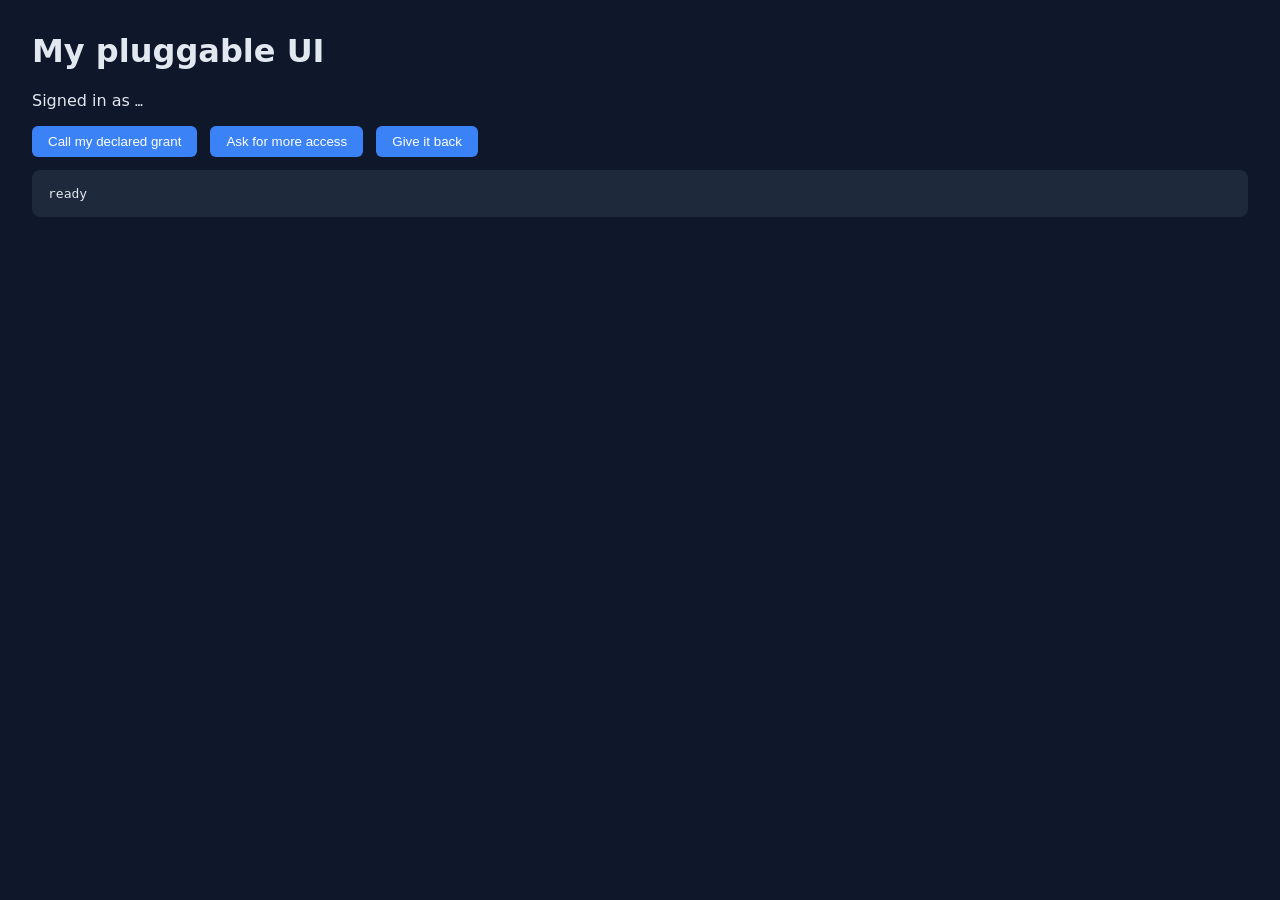
==== sdk/example/index.html @ 893a1088 "sdk: reference CLI + runtime + example, runnable straight from the repo Implements the AUIS authorin" ====
<!DOCTYPE html>
<html>
<head>
  <meta charset="utf-8" />
  <title>My pluggable UI</title>
  <style>
    body { font-family: system-ui, sans-serif; margin: 2rem; background: #0f172a; color: #e2e8f0; }
    pre { background: #1e293b; padding: 1rem; border-radius: 8px; overflow-x: auto; }
    button { padding: .5rem 1rem; border-radius: 6px; border: 0; background: #3b82f6; color: #fff; cursor: pointer; margin-right: .5rem; }
    .err { color: #f87171; }
  </style>
</head>
<body>
  <h1>My pluggable UI</h1>
  <p>Signed in as <code id="who">…</code></p>

  <!-- Files live on YOUR machine. The hub relays each request here and keeps no copy,
       so editing this file and reloading is the whole dev loop. -->
  <button id="declared">Call my declared grant</button>
  <button id="ask">Ask for more access</button>
  <button id="give-back">Give it back</button>
  <pre id="out">ready</pre>

  <script src="assets/lmui.js"></script>
  <script>
    var out = document.getElementById('out');
    function show(p) {
      out.classList.remove('err');
      Promise.resolve(p).then(function (r) { return r.json().then(function (j) {
        out.textContent = 'HTTP ' + r.status + '\n' + JSON.stringify(j, null, 2).slice(0, 3000);
        if (!r.ok) out.classList.add('err');
      }); }).catch(function (e) { out.classList.add('err'); out.textContent = String(e); });
    }
    fetch('/auth/me', { credentials: 'same-origin' }).then(function (r) { return r.json(); })
      .then(function (d) { document.getElementById('who').textContent = (d.claims && (d.claims.name || d.claims.email)) || d.userId; })
      .catch(function () {});

    // 1. What this UI declared in lmui.config.json — works immediately, no asking.
    document.getElementById('declared').onclick = function () { show(lmui.call('platform', '/api/models')); };

    // 2. Anything else must be requested at runtime. lmui.call re-mints automatically, so
    //    after this the new access is live without a reload.
    document.getElementById('ask').onclick = function () {
      lmui.requestAccess([{ service: 'platform', pathPrefix: '/api/user/quota/status', verbs: ['GET'] }], 'show my quota')
        .then(function (d) {
          out.textContent = d.granted ? 'granted — press "Call my declared grant" logic for the new path'
                                      : 'consent needed, open: ' + d.consentUrl;
          if (d.granted) show(lmui.call('platform', '/api/user/quota/status'));
        }).catch(function (e) { out.classList.add('err'); out.textContent = String(e); });
    };

    // 3. Give it back when you no longer need it.
    document.getElementById('give-back').onclick = function () {
      lmui.releaseAccess('platform', '/api/user/quota/status')
        .then(function (d) { out.textContent = 'released ' + d.revokedRules + ' rule(s)'; })
        .catch(function (e) { out.classList.add('err'); out.textContent = String(e); });
    };
  </script>
</body>
</html>
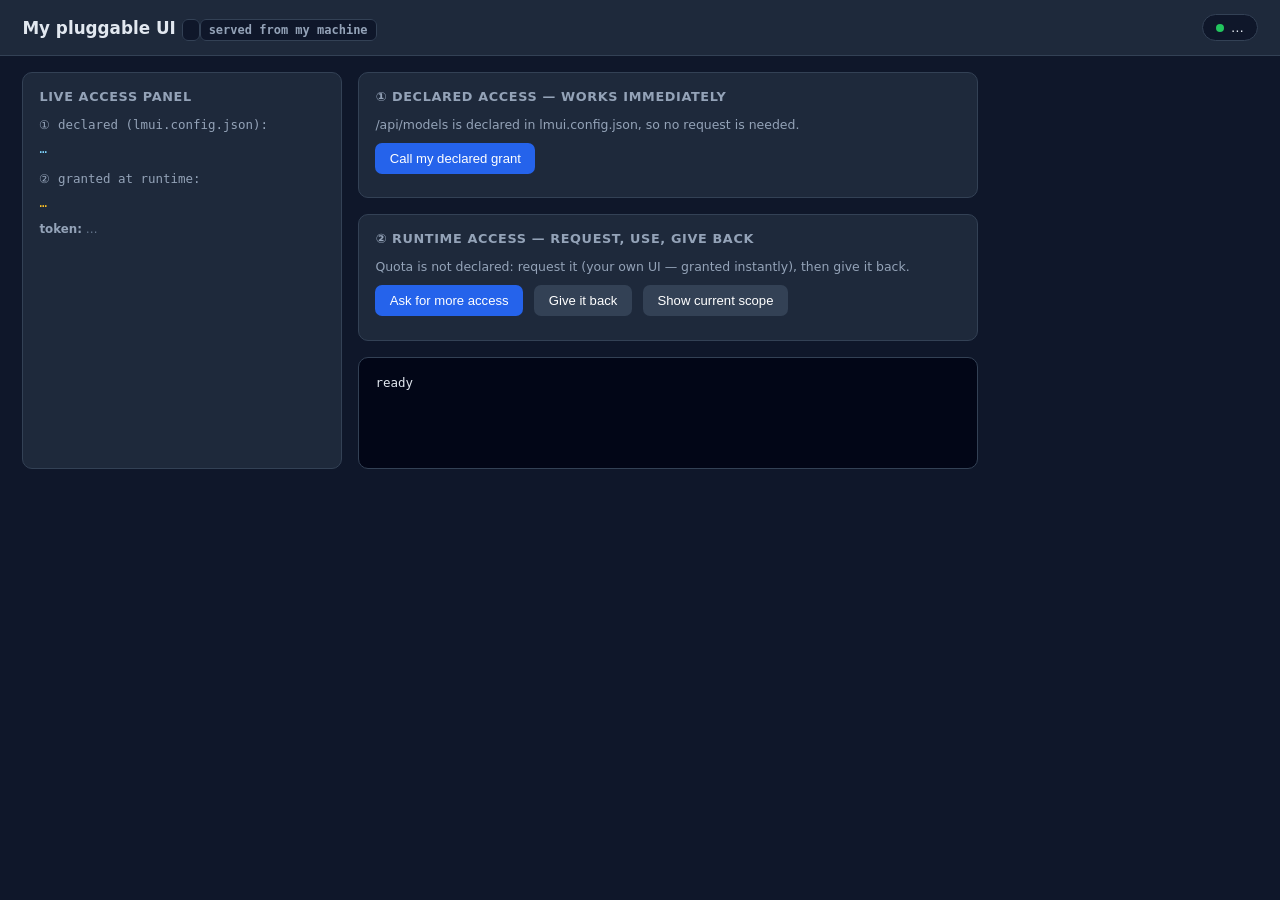
==== commit dc046449: "example: live access panel layout — identity badge, declared vs granted, current-scope button Co-Aut" ====
--- a/sdk/example/index.html
+++ b/sdk/example/index.html
@@ -2,38 +2,111 @@
 <html>
 <head>
   <meta charset="utf-8" />
+  <meta name="viewport" content="width=device-width, initial-scale=1" />
   <title>My pluggable UI</title>
   <style>
-    body { font-family: system-ui, sans-serif; margin: 2rem; background: #0f172a; color: #e2e8f0; }
-    pre { background: #1e293b; padding: 1rem; border-radius: 8px; overflow-x: auto; }
-    button { padding: .5rem 1rem; border-radius: 6px; border: 0; background: #3b82f6; color: #fff; cursor: pointer; margin-right: .5rem; }
+    * { box-sizing: border-box; }
+    body { font-family: system-ui, sans-serif; margin: 0; background: #0f172a; color: #e2e8f0; }
+    header { display: flex; align-items: center; justify-content: space-between; gap: 1rem; flex-wrap: wrap;
+             padding: .9rem 1.4rem; background: #1e293b; border-bottom: 1px solid #334155; }
+    header h1 { font-size: 1.05rem; margin: 0; }
+    .badge { display: inline-flex; align-items: center; gap: .45rem; background: #0f172a; border: 1px solid #334155;
+             border-radius: 999px; padding: .3rem .8rem; font-size: .8rem; }
+    .badge .dot { width: .5rem; height: .5rem; border-radius: 50%; background: #22c55e; }
+    .chip { background: #0f172a; border: 1px solid #334155; border-radius: 6px; padding: .2rem .5rem;
+            font-family: monospace; font-size: .75rem; color: #94a3b8; }
+    main { display: grid; grid-template-columns: 320px 1fr; gap: 1rem; padding: 1rem 1.4rem; max-width: 1000px; }
+    @media (max-width: 800px) { main { grid-template-columns: 1fr; } }
+    .card { background: #1e293b; border: 1px solid #334155; border-radius: 10px; padding: 1rem; }
+    .card h2 { font-size: .8rem; margin: 0 0 .7rem; color: #94a3b8; text-transform: uppercase; letter-spacing: .05em; }
+    .grant { margin: .35rem 0; font-family: monospace; font-size: .78rem; line-height: 1.5; word-break: break-all; }
+    .grant.hard { color: #7dd3fc; }  .grant.dyn { color: #fbbf24; }  .grant.none { color: #64748b; font-style: italic; }
+    .sect { margin-bottom: 1rem; }
+    .sect p.hint { margin: .2rem 0 .6rem; font-size: .78rem; color: #94a3b8; line-height: 1.45; }
+    button { padding: .5rem .9rem; border-radius: 7px; border: 0; background: #2563eb; color: #fff;
+             cursor: pointer; margin: 0 .4rem .45rem 0; font-size: .82rem; }
+    button.ghost { background: #334155; }
+    pre { background: #020617; border: 1px solid #334155; padding: 1rem; border-radius: 10px;
+          overflow-x: auto; font-size: .78rem; line-height: 1.45; min-height: 7rem; margin: 0; }
     .err { color: #f87171; }
+    .tok { font-size: .74rem; color: #64748b; margin-top: .6rem; }
+    .tok b { color: #94a3b8; font-weight: 600; }
   </style>
 </head>
 <body>
-  <h1>My pluggable UI</h1>
-  <p>Signed in as <code id="who">…</code></p>
-
   <!-- Files live on YOUR machine. The hub relays each request here and keeps no copy,
        so editing this file and reloading is the whole dev loop. -->
-  <button id="declared">Call my declared grant</button>
-  <button id="ask">Ask for more access</button>
-  <button id="give-back">Give it back</button>
-  <pre id="out">ready</pre>
+  <header>
+    <h1>My pluggable UI <span class="chip" id="uiid"></span> <span class="chip">served from my machine</span></h1>
+    <span class="badge"><span class="dot"></span> <span id="who">…</span></span>
+  </header>
+  <main>
+    <aside class="card">
+      <h2>Live access panel</h2>
+      <div class="grant" style="color:#94a3b8">① declared (lmui.config.json):</div>
+      <div class="grant hard" id="hardcoded">…</div>
+      <div class="grant" style="color:#94a3b8;margin-top:.7rem">② granted at runtime:</div>
+      <div class="grant dyn" id="granted">…</div>
+      <div class="tok"><b>token:</b> <span id="tokexp">…</span></div>
+    </aside>
+
+    <section>
+      <div class="card sect">
+        <h2>① Declared access — works immediately</h2>
+        <p class="hint">/api/models is declared in lmui.config.json, so no request is needed.</p>
+        <button id="declared">Call my declared grant</button>
+      </div>
+      <div class="card sect">
+        <h2>② Runtime access — request, use, give back</h2>
+        <p class="hint">Quota is not declared: request it (your own UI — granted instantly), then give it back.</p>
+        <button id="ask">Ask for more access</button>
+        <button id="give-back" class="ghost">Give it back</button>
+        <button id="show-scope" class="ghost">Show current scope</button>
+      </div>
+      <pre id="out">ready</pre>
+    </section>
+  </main>
 
   <script src="assets/lmui.js"></script>
   <script>
+    document.getElementById('uiid').textContent = lmui.uiId;
     var out = document.getElementById('out');
     function show(p) {
       out.classList.remove('err');
-      Promise.resolve(p).then(function (r) { return r.json().then(function (j) {
+      return Promise.resolve(p).then(function (r) { return r.json().then(function (j) {
         out.textContent = 'HTTP ' + r.status + '\n' + JSON.stringify(j, null, 2).slice(0, 3000);
         if (!r.ok) out.classList.add('err');
       }); }).catch(function (e) { out.classList.add('err'); out.textContent = String(e); });
     }
+    // Who is signed in: /auth/me carries the session identity (the token only has the id).
     fetch('/auth/me', { credentials: 'same-origin' }).then(function (r) { return r.json(); })
-      .then(function (d) { document.getElementById('who').textContent = (d.claims && (d.claims.name || d.claims.email)) || d.userId; })
+      .then(function (d) {
+        var c = d.claims || {};
+        document.getElementById('who').textContent = (c.name ? c.name + ' — ' : '') + (c.email || d.userId);
+      })
       .catch(function () {});
+
+    function fmt(rules) {
+      return (rules || []).map(function (r) {
+        return r.service + ':' + r.pathPrefix + ' [' + r.verbs.join(',') + ']';
+      }).join('  ');
+    }
+
+    // Live access panel: declared (①) vs runtime-granted (②), plus token expiry.
+    function refreshPanel() {
+      lmui.scopes().then(function (d) {
+        var h = fmt(d.ui && d.ui.hardcodedGrant), g = fmt(d.ui && d.ui.approvedGrant);
+        var hd = document.getElementById('hardcoded'), gr = document.getElementById('granted');
+        hd.textContent = h || '(none)'; hd.className = 'grant ' + (h ? 'hard' : 'none');
+        gr.textContent = g || '(none yet — press Ask)'; gr.className = 'grant ' + (g ? 'dyn' : 'none');
+      }).catch(function () {});
+      try {
+        var c = JSON.parse(atob(lmui.token.split('.')[1]));
+        var secs = c.exp - Math.floor(Date.now() / 1000);
+        document.getElementById('tokexp').textContent =
+          secs > 0 ? 'expires in ' + Math.floor(secs / 60) + 'm' : 'EXPIRED (any call re-mints)';
+      } catch (e) {}
+    }
 
     // 1. What this UI declared in lmui.config.json — works immediately, no asking.
     document.getElementById('declared').onclick = function () { show(lmui.call('platform', '/api/models')); };
@@ -43,18 +116,36 @@
     document.getElementById('ask').onclick = function () {
       lmui.requestAccess([{ service: 'platform', pathPrefix: '/api/user/quota/status', verbs: ['GET'] }], 'show my quota')
         .then(function (d) {
-          out.textContent = d.granted ? 'granted — press "Call my declared grant" logic for the new path'
-                                      : 'consent needed, open: ' + d.consentUrl;
-          if (d.granted) show(lmui.call('platform', '/api/user/quota/status'));
+          if (d.granted) {
+            out.textContent = 'granted (your own UI — nothing to approve)';
+            refreshPanel();
+            show(lmui.call('platform', '/api/user/quota/status'));
+          } else {
+            out.textContent = 'consent needed, open: ' + d.consentUrl;
+          }
         }).catch(function (e) { out.classList.add('err'); out.textContent = String(e); });
     };
 
     // 3. Give it back when you no longer need it.
     document.getElementById('give-back').onclick = function () {
       lmui.releaseAccess('platform', '/api/user/quota/status')
-        .then(function (d) { out.textContent = 'released ' + d.revokedRules + ' rule(s)'; })
+        .then(function (d) { out.textContent = 'released ' + d.revokedRules + ' rule(s)'; refreshPanel(); })
         .catch(function (e) { out.classList.add('err'); out.textContent = String(e); });
     };
+
+    // 4. What can this page do right now? The live token is the authority.
+    document.getElementById('show-scope').onclick = function () {
+      try {
+        var c = JSON.parse(atob(lmui.token.split('.')[1]));
+        var lines = ['CURRENT SCOPE', '  viewer: ' + c.sub, '  UI:     ' + c.aud, '', '  grant in live token:'];
+        (c.grant || []).forEach(function (r) { lines.push('    • ' + r.service + ':' + r.pathPrefix + ' [' + r.verbs.join(',') + ']'); });
+        if (!(c.grant || []).length) lines.push('    (empty)');
+        out.classList.remove('err');
+        out.textContent = lines.join('\n');
+      } catch (e) { out.classList.add('err'); out.textContent = String(e); }
+    };
+
+    refreshPanel();
   </script>
 </body>
 </html>
